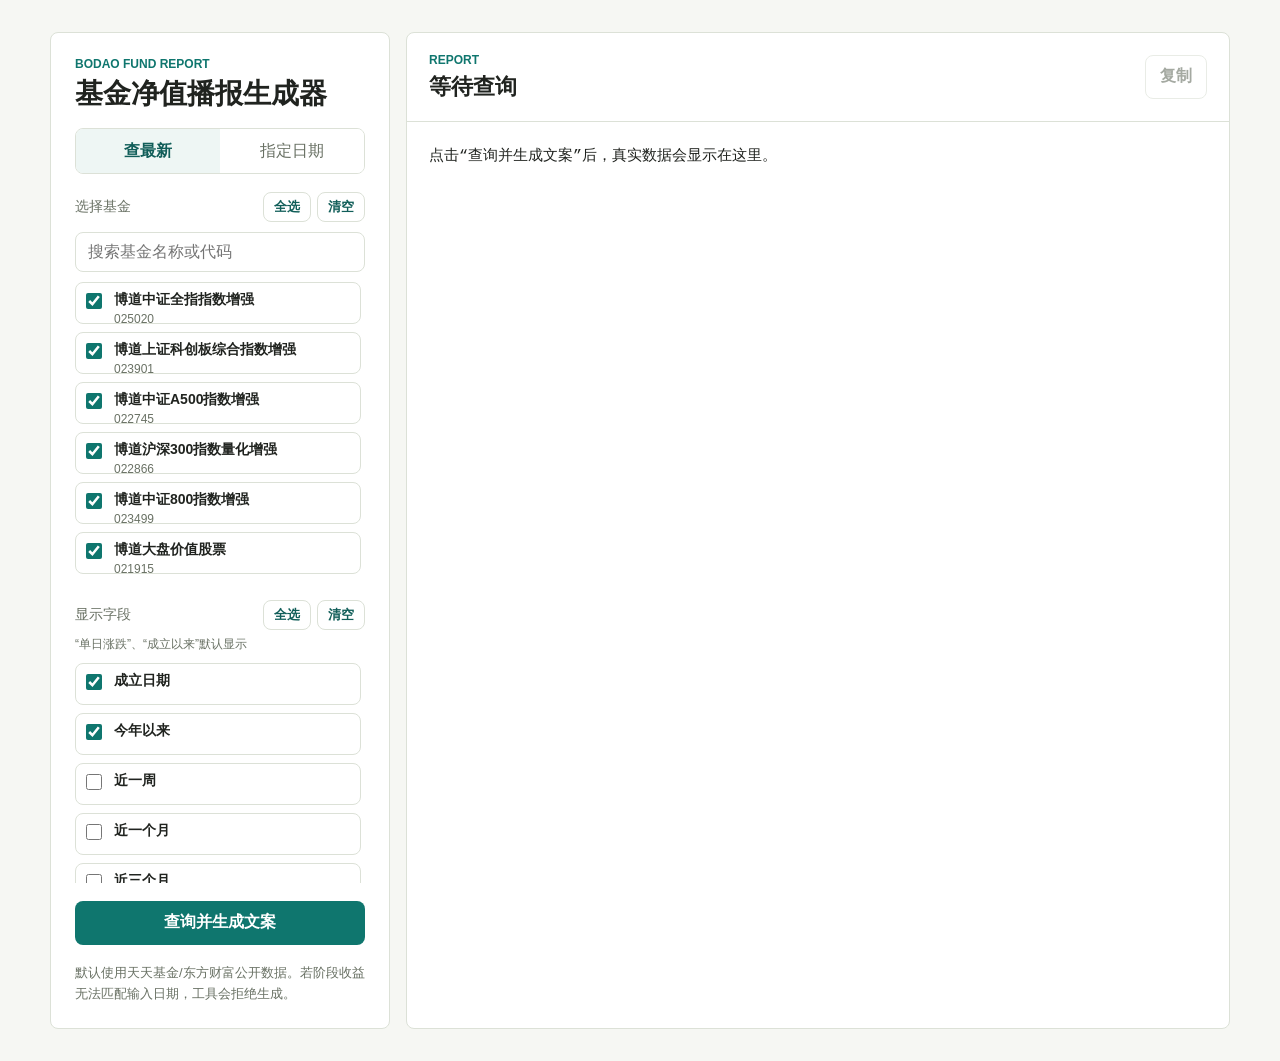
==== index.html @ 6c0c3e10 "Improve mobile responsive layout" ====
<!doctype html>
<html lang="zh-CN">
  <head>
    <meta charset="utf-8" />
    <meta name="viewport" content="width=device-width, initial-scale=1" />
    <title>基金净值播报</title>
    <link rel="stylesheet" href="web/styles.css?v=20260605-mobile" />
  </head>
  <body>
    <div id="loginOverlay" class="loginOverlay hidden">
      <form id="loginForm" class="loginBox">
        <p class="eyebrow">Access</p>
        <h2>输入访问密码</h2>
        <label class="field">
          <span>密码</span>
          <input id="passwordInput" type="password" autocomplete="current-password" />
        </label>
        <button class="primary" type="submit">进入</button>
        <p id="loginError" class="loginError"></p>
      </form>
    </div>

    <main class="app">
      <section class="panel controls" aria-label="查询设置">
        <div>
          <p class="eyebrow">BoDao Fund Report</p>
          <h1>基金净值播报生成器</h1>
        </div>

        <div class="mode" role="group" aria-label="查询方式">
          <button id="latestBtn" class="modeButton active" type="button">查最新</button>
          <button id="dateBtn" class="modeButton" type="button">指定日期</button>
        </div>

        <label class="field" id="dateField">
          <span>净值日期</span>
          <input id="dateInput" type="date" />
          <small>开发中</small>
        </label>

        <section class="fundPicker" aria-label="基金选择">
          <div class="pickerHeader">
            <span>选择基金</span>
            <div class="pickerActions">
              <button id="selectAllBtn" type="button">全选</button>
              <button id="clearAllBtn" type="button">清空</button>
            </div>
          </div>
          <input id="fundSearchInput" class="searchInput" type="search" placeholder="搜索基金名称或代码" />
          <div id="fundList" class="fundList"></div>
        </section>

        <section class="fundPicker" aria-label="显示字段">
          <div class="pickerHeader">
            <span>显示字段</span>
            <div class="pickerActions">
              <button id="selectAllMetricsBtn" type="button">全选</button>
              <button id="clearAllMetricsBtn" type="button">清空</button>
            </div>
          </div>
          <p class="pickerNote">“单日涨跌”、“成立以来”默认显示</p>
          <div id="metricList" class="fundList compact"></div>
        </section>

        <button id="queryBtn" class="primary" type="button">
          查询并生成文案
        </button>

        <p class="hint">
          默认使用天天基金/东方财富公开数据。若阶段收益无法匹配输入日期，工具会拒绝生成。
        </p>
      </section>

      <section class="panel result" aria-label="查询结果">
        <div class="resultHeader">
          <div>
            <p class="eyebrow">Report</p>
            <h2 id="statusTitle">等待查询</h2>
          </div>
          <button id="copyBtn" class="ghost" type="button" disabled>复制</button>
        </div>

        <pre id="reportOutput" class="reportText">点击“查询并生成文案”后，真实数据会显示在这里。</pre>

        <div id="dataTableWrap" class="tableWrap hidden">
          <table>
            <thead>
              <tr id="dataHead"></tr>
            </thead>
            <tbody id="dataRows"></tbody>
          </table>
        </div>
      </section>
    </main>

    <script src="web/app.js?v=20260605-mobile"></script>
  </body>
</html>
---- web/styles.css ----
:root {
  color-scheme: light;
  --bg: #f6f7f3;
  --panel: #ffffff;
  --ink: #20231f;
  --muted: #697164;
  --line: #dce1d7;
  --accent: #0f766e;
  --accent-dark: #115e59;
  --soft: #eef6f4;
  --danger: #b42318;
}

* {
  box-sizing: border-box;
}

body {
  margin: 0;
  min-height: 100vh;
  background: var(--bg);
  color: var(--ink);
  font-family: -apple-system, BlinkMacSystemFont, "Segoe UI", sans-serif;
}

button,
input {
  font: inherit;
}

.app {
  width: min(1180px, calc(100vw - 32px));
  margin: 0 auto;
  padding: 32px 0;
  display: grid;
  grid-template-columns: 340px minmax(0, 1fr);
  gap: 16px;
}

.panel {
  background: var(--panel);
  border: 1px solid var(--line);
  border-radius: 8px;
}

.controls {
  padding: 24px;
  height: fit-content;
  display: grid;
  gap: 18px;
}

.eyebrow {
  margin: 0 0 6px;
  color: var(--accent);
  font-size: 12px;
  font-weight: 700;
  text-transform: uppercase;
}

h1,
h2 {
  margin: 0;
  letter-spacing: 0;
}

h1 {
  font-size: 28px;
  line-height: 1.18;
}

h2 {
  font-size: 22px;
  line-height: 1.25;
}

.mode {
  display: grid;
  grid-template-columns: 1fr 1fr;
  border: 1px solid var(--line);
  border-radius: 8px;
  overflow: hidden;
}

.modeButton {
  min-height: 44px;
  border: 0;
  background: #fff;
  color: var(--muted);
  cursor: pointer;
}

.modeButton.active {
  background: var(--soft);
  color: var(--accent-dark);
  font-weight: 700;
}

.field {
  display: grid;
  gap: 8px;
  color: var(--muted);
  font-size: 14px;
}

.field small {
  color: var(--muted);
  font-size: 12px;
  line-height: 1.3;
}

.field.hidden,
.hidden {
  display: none;
}

.fundPicker {
  display: grid;
  gap: 10px;
}

.pickerHeader {
  display: flex;
  align-items: center;
  justify-content: space-between;
  gap: 12px;
  color: var(--muted);
  font-size: 14px;
}

.pickerActions {
  display: flex;
  gap: 6px;
}

.pickerActions button {
  min-height: 30px;
  border: 1px solid var(--line);
  border-radius: 8px;
  padding: 0 10px;
  background: #fff;
  color: var(--accent-dark);
  cursor: pointer;
  font-size: 13px;
  font-weight: 700;
}

.pickerNote {
  margin: -4px 0 0;
  color: var(--muted);
  font-size: 12px;
  line-height: 1.4;
}

.fundList {
  display: grid;
  gap: 8px;
  max-height: 300px;
  overflow: auto;
  padding-right: 4px;
}

.fundList.compact {
  max-height: 220px;
}

.searchInput {
  min-height: 40px;
  border-radius: 8px;
}

.fundOption {
  display: grid;
  grid-template-columns: 20px minmax(0, 1fr);
  gap: 8px;
  align-items: start;
  min-height: 42px;
  padding: 8px 10px;
  border: 1px solid var(--line);
  border-radius: 8px;
  background: #fff;
  cursor: pointer;
}

.fundOption input {
  width: 16px;
  min-height: 16px;
  margin: 2px 0 0;
  accent-color: var(--accent);
}

.fundOption.disabled {
  opacity: 0.56;
  cursor: not-allowed;
}

.fundOption.filtered {
  display: none;
}

.fundName {
  display: block;
  color: var(--ink);
  font-size: 14px;
  font-weight: 700;
  line-height: 1.25;
}

.fundCode {
  display: block;
  margin-top: 3px;
  color: var(--muted);
  font-size: 12px;
  line-height: 1.2;
}

.loginOverlay {
  position: fixed;
  inset: 0;
  z-index: 10;
  display: grid;
  place-items: center;
  padding: 24px;
  background: rgba(246, 247, 243, 0.92);
}

.loginOverlay.hidden {
  display: none;
}

.loginBox {
  width: min(380px, 100%);
  display: grid;
  gap: 16px;
  padding: 24px;
  background: #fff;
  border: 1px solid var(--line);
  border-radius: 8px;
  box-shadow: 0 18px 44px rgba(32, 35, 31, 0.12);
}

.loginError {
  min-height: 20px;
  margin: 0;
  color: var(--danger);
  font-size: 13px;
}

input {
  width: 100%;
  min-height: 44px;
  border: 1px solid var(--line);
  border-radius: 8px;
  padding: 0 12px;
  color: var(--ink);
}

.primary,
.ghost {
  min-height: 44px;
  border-radius: 8px;
  border: 1px solid transparent;
  cursor: pointer;
}

.primary {
  background: var(--accent);
  color: #fff;
  font-weight: 700;
}

.primary:disabled {
  cursor: wait;
  opacity: 0.72;
}

.ghost {
  padding: 0 14px;
  background: #fff;
  border-color: var(--line);
  color: var(--accent-dark);
  font-weight: 700;
}

.ghost:disabled {
  color: var(--muted);
  cursor: not-allowed;
  opacity: 0.6;
}

.hint {
  margin: 0;
  color: var(--muted);
  font-size: 13px;
  line-height: 1.6;
}

.result {
  min-height: calc(100vh - 64px);
  overflow: hidden;
}

.resultHeader {
  min-height: 88px;
  padding: 20px 22px;
  border-bottom: 1px solid var(--line);
  display: flex;
  align-items: center;
  justify-content: space-between;
  gap: 16px;
}

.reportText {
  min-height: 420px;
  margin: 0;
  padding: 22px;
  white-space: pre-wrap;
  word-break: break-word;
  font-family: ui-monospace, SFMono-Regular, Menlo, Monaco, Consolas, monospace;
  font-size: 15px;
  line-height: 1.72;
}

.reportText.error {
  color: var(--danger);
}

.tableWrap {
  border-top: 1px solid var(--line);
  overflow-x: auto;
}

table {
  width: 100%;
  border-collapse: collapse;
  font-size: 14px;
}

th,
td {
  padding: 12px 14px;
  border-bottom: 1px solid var(--line);
  text-align: left;
  white-space: nowrap;
}

th {
  color: var(--muted);
  font-weight: 700;
}

@media (max-width: 820px) {
  .app {
    grid-template-columns: 1fr;
    width: min(100vw - 24px, 680px);
    padding: 12px 0;
  }

  .result {
    min-height: 520px;
  }
}

@media (max-width: 640px) {
  body {
    background: #fff;
  }

  .app {
    width: 100%;
    padding: 0;
    gap: 0;
  }

  .panel {
    border-left: 0;
    border-right: 0;
    border-radius: 0;
  }

  .controls {
    padding: 18px 16px 20px;
    gap: 14px;
  }

  h1 {
    font-size: 24px;
  }

  h2 {
    font-size: 19px;
  }

  .modeButton,
  .primary,
  .ghost,
  input {
    min-height: 42px;
  }

  .fundList {
    max-height: 240px;
  }

  .fundList.compact {
    max-height: 180px;
  }

  .fundOption {
    min-height: 40px;
    padding: 8px;
  }

  .fundName {
    font-size: 13px;
  }

  .result {
    min-height: 0;
    border-top: 8px solid var(--bg);
  }

  .resultHeader {
    min-height: 72px;
    padding: 16px;
    align-items: flex-start;
  }

  .reportText {
    min-height: 320px;
    padding: 16px;
    font-size: 14px;
    line-height: 1.68;
  }

  table {
    min-width: 680px;
    font-size: 13px;
  }

  th,
  td {
    padding: 10px 12px;
  }
}

@media (max-width: 380px) {
  .controls {
    padding: 16px 12px;
  }

  h1 {
    font-size: 22px;
  }

  .pickerHeader {
    align-items: flex-start;
    flex-direction: column;
  }

  .pickerActions {
    width: 100%;
  }

  .pickerActions button {
    flex: 1;
  }
}
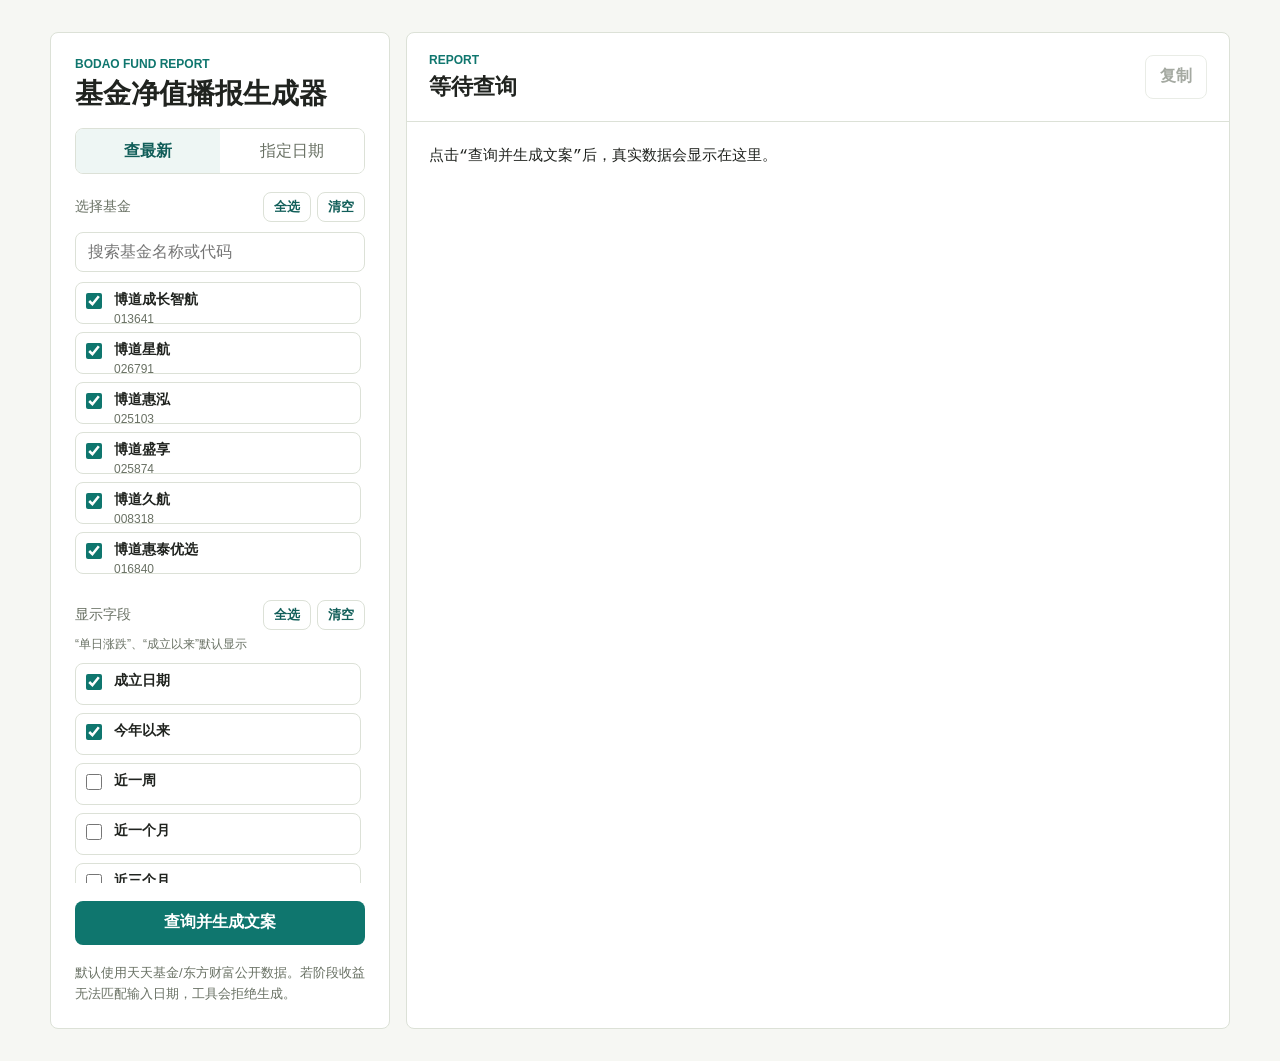
==== commit 37098e4c: "Prioritize key funds and add table source dates" ====
--- a/index.html
+++ b/index.html
@@ -4,7 +4,7 @@
     <meta charset="utf-8" />
     <meta name="viewport" content="width=device-width, initial-scale=1" />
     <title>基金净值播报</title>
-    <link rel="stylesheet" href="web/styles.css?v=20260605-mobile" />
+    <link rel="stylesheet" href="web/styles.css?v=20260608-order-source" />
   </head>
   <body>
     <div id="loginOverlay" class="loginOverlay hidden">
@@ -93,6 +93,6 @@
       </section>
     </main>
 
-    <script src="web/app.js?v=20260605-mobile"></script>
+    <script src="web/app.js?v=20260608-order-source"></script>
   </body>
 </html>
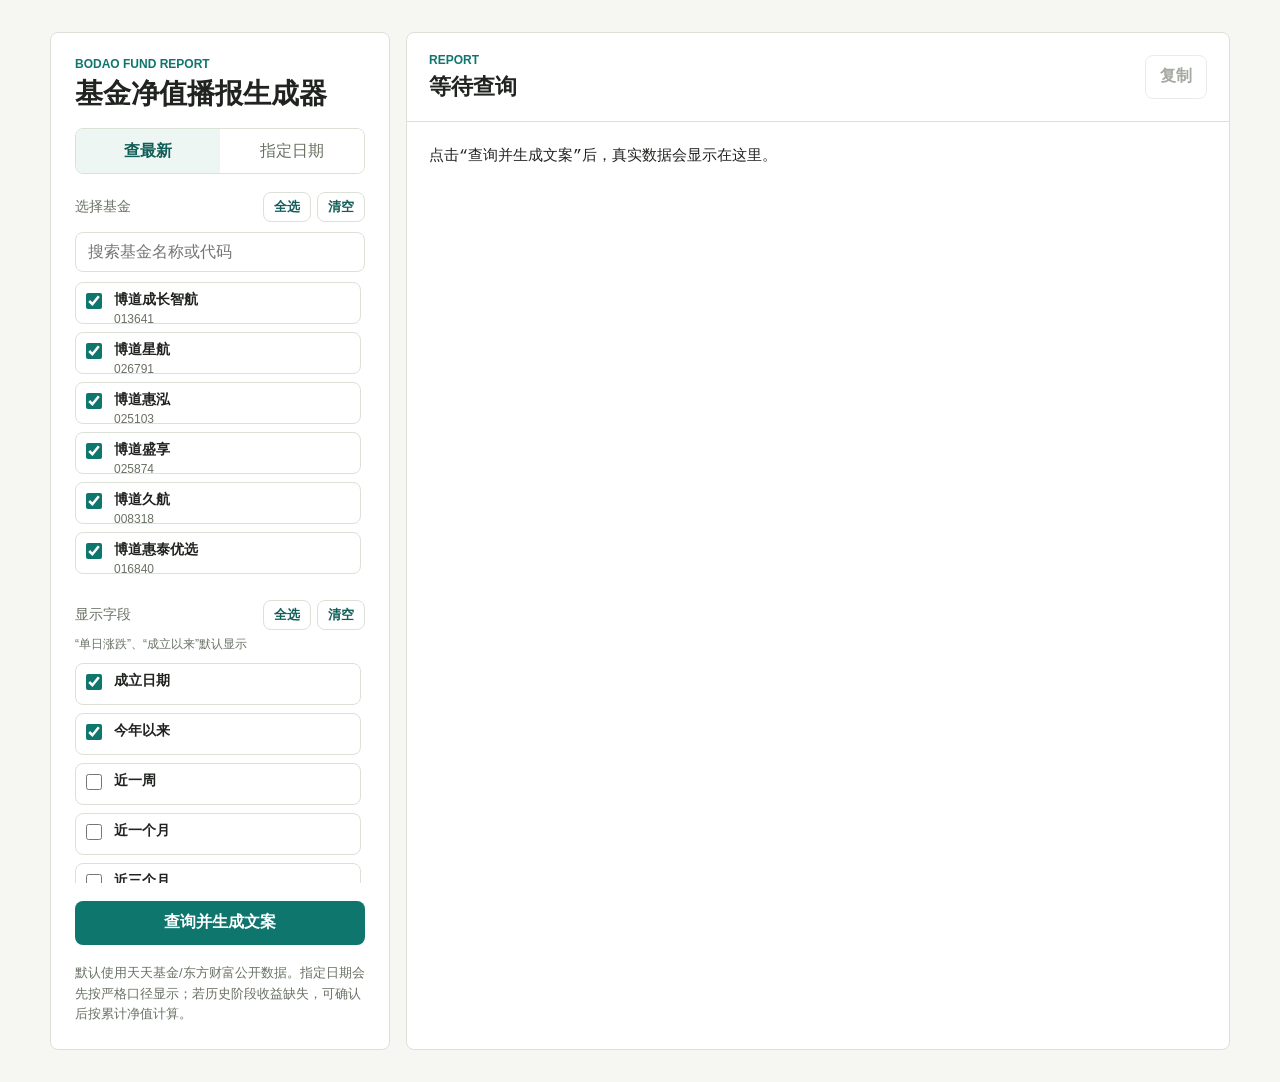
==== commit ef3263d4: "Add specified date fund query flow" ====
--- a/index.html
+++ b/index.html
@@ -4,7 +4,7 @@
     <meta charset="utf-8" />
     <meta name="viewport" content="width=device-width, initial-scale=1" />
     <title>基金净值播报</title>
-    <link rel="stylesheet" href="web/styles.css?v=20260608-order-source" />
+    <link rel="stylesheet" href="web/styles.css?v=20260615-date-query" />
   </head>
   <body>
     <div id="loginOverlay" class="loginOverlay hidden">
@@ -35,7 +35,7 @@
         <label class="field" id="dateField">
           <span>净值日期</span>
           <input id="dateInput" type="date" />
-          <small>开发中</small>
+          <small>非交易日会自动取该日期之前最近一个净值日。</small>
         </label>
 
         <section class="fundPicker" aria-label="基金选择">
@@ -67,7 +67,7 @@
         </button>
 
         <p class="hint">
-          默认使用天天基金/东方财富公开数据。若阶段收益无法匹配输入日期，工具会拒绝生成。
+          默认使用天天基金/东方财富公开数据。指定日期会先按严格口径显示；若历史阶段收益缺失，可确认后按累计净值计算。
         </p>
       </section>
 
@@ -93,6 +93,6 @@
       </section>
     </main>
 
-    <script src="web/app.js?v=20260608-order-source"></script>
+    <script src="web/app.js?v=20260615-date-query"></script>
   </body>
 </html>
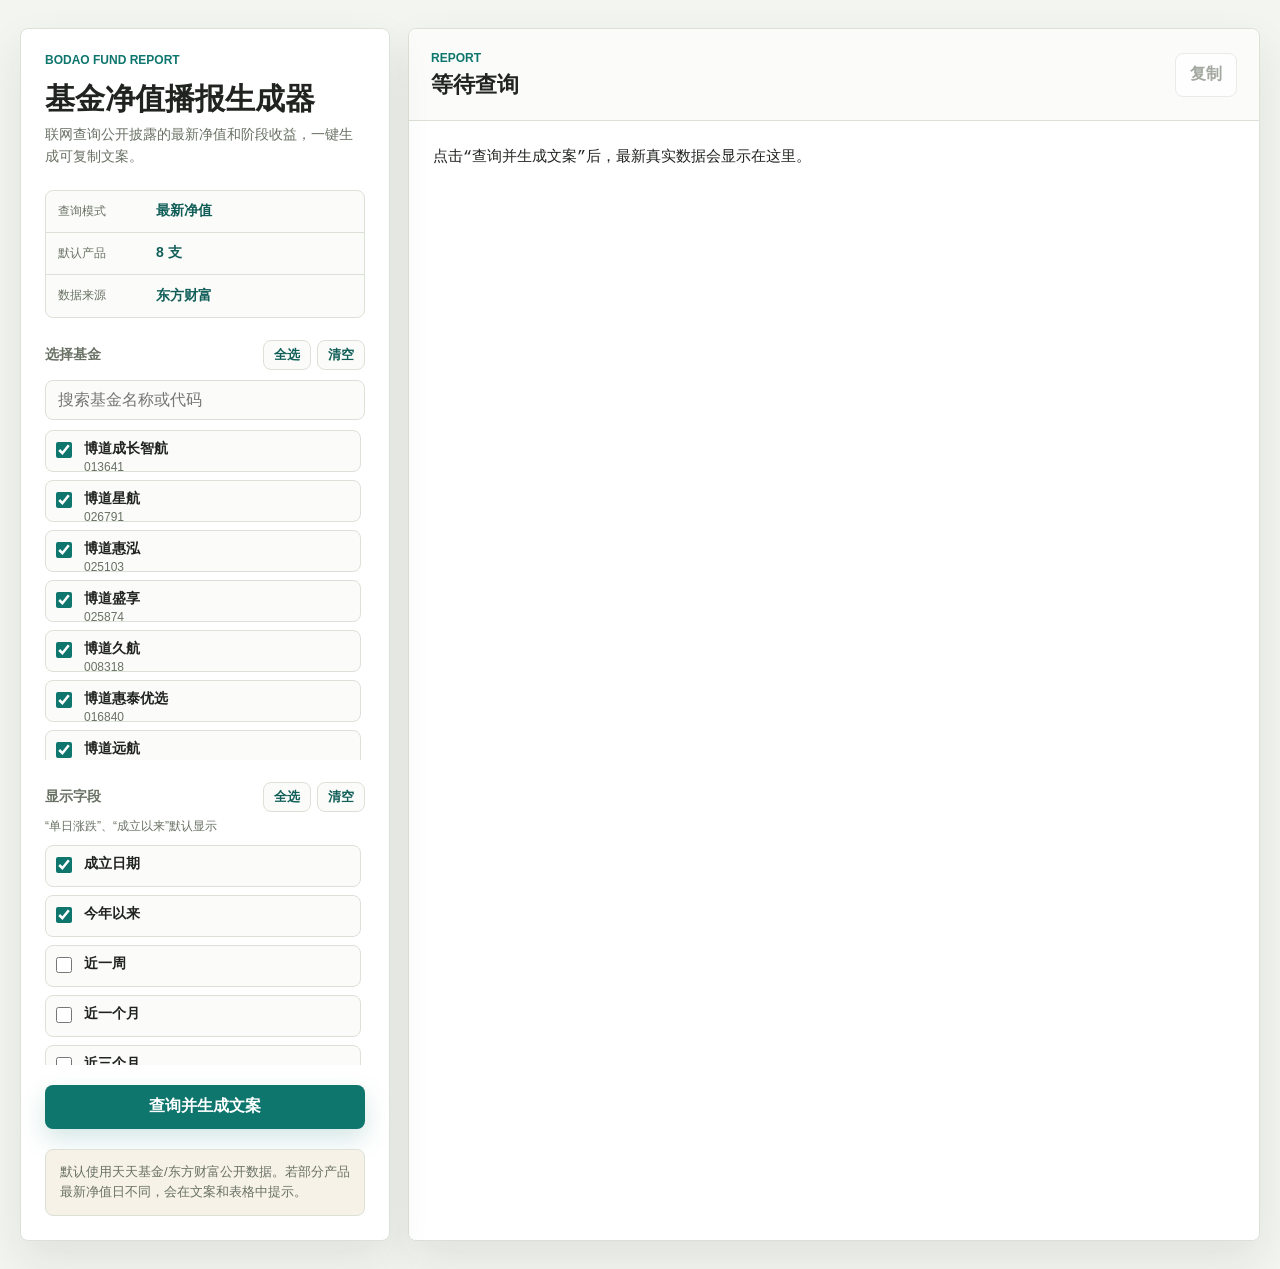
==== commit 2aa4a459: "Focus app on latest fund reports" ====
--- a/index.html
+++ b/index.html
@@ -4,7 +4,7 @@
     <meta charset="utf-8" />
     <meta name="viewport" content="width=device-width, initial-scale=1" />
     <title>基金净值播报</title>
-    <link rel="stylesheet" href="web/styles.css?v=20260615-date-query" />
+    <link rel="stylesheet" href="web/styles.css?v=20260616-latest-dashboard" />
   </head>
   <body>
     <div id="loginOverlay" class="loginOverlay hidden">
@@ -22,21 +22,26 @@
 
     <main class="app">
       <section class="panel controls" aria-label="查询设置">
-        <div>
+        <div class="brandBlock">
           <p class="eyebrow">BoDao Fund Report</p>
           <h1>基金净值播报生成器</h1>
+          <p class="subhead">联网查询公开披露的最新净值和阶段收益，一键生成可复制文案。</p>
         </div>
 
-        <div class="mode" role="group" aria-label="查询方式">
-          <button id="latestBtn" class="modeButton active" type="button">查最新</button>
-          <button id="dateBtn" class="modeButton" type="button">指定日期</button>
+        <div class="summaryGrid" aria-label="查询摘要">
+          <div class="summaryItem">
+            <span>查询模式</span>
+            <strong>最新净值</strong>
+          </div>
+          <div class="summaryItem">
+            <span>默认产品</span>
+            <strong>8 支</strong>
+          </div>
+          <div class="summaryItem">
+            <span>数据来源</span>
+            <strong>东方财富</strong>
+          </div>
         </div>
-
-        <label class="field" id="dateField">
-          <span>净值日期</span>
-          <input id="dateInput" type="date" />
-          <small>非交易日会自动取该日期之前最近一个净值日。</small>
-        </label>
 
         <section class="fundPicker" aria-label="基金选择">
           <div class="pickerHeader">
@@ -67,7 +72,7 @@
         </button>
 
         <p class="hint">
-          默认使用天天基金/东方财富公开数据。指定日期会先按严格口径显示；若历史阶段收益缺失，可确认后按累计净值计算。
+          默认使用天天基金/东方财富公开数据。若部分产品最新净值日不同，会在文案和表格中提示。
         </p>
       </section>
 
@@ -80,7 +85,7 @@
           <button id="copyBtn" class="ghost" type="button" disabled>复制</button>
         </div>
 
-        <pre id="reportOutput" class="reportText">点击“查询并生成文案”后，真实数据会显示在这里。</pre>
+        <pre id="reportOutput" class="reportText">点击“查询并生成文案”后，最新真实数据会显示在这里。</pre>
 
         <div id="dataTableWrap" class="tableWrap hidden">
           <table>
@@ -93,6 +98,6 @@
       </section>
     </main>
 
-    <script src="web/app.js?v=20260615-date-query"></script>
+    <script src="web/app.js?v=20260616-latest-dashboard"></script>
   </body>
 </html>
--- a/web/styles.css
+++ b/web/styles.css
@@ -1,14 +1,18 @@
 :root {
   color-scheme: light;
-  --bg: #f6f7f3;
+  --bg: #f3f5f0;
   --panel: #ffffff;
   --ink: #20231f;
   --muted: #697164;
   --line: #dce1d7;
+  --line-strong: #cbd4c6;
   --accent: #0f766e;
   --accent-dark: #115e59;
   --soft: #eef6f4;
+  --warm: #f7f2e8;
+  --blue: #edf4f8;
   --danger: #b42318;
+  --shadow: 0 18px 44px rgba(32, 35, 31, 0.09);
 }
 
 * {
@@ -29,25 +33,28 @@
 }
 
 .app {
-  width: min(1180px, calc(100vw - 32px));
+  width: min(1240px, calc(100vw - 32px));
   margin: 0 auto;
-  padding: 32px 0;
-  display: grid;
-  grid-template-columns: 340px minmax(0, 1fr);
-  gap: 16px;
+  padding: 28px 0;
+  display: grid;
+  grid-template-columns: 370px minmax(0, 1fr);
+  gap: 18px;
 }
 
 .panel {
   background: var(--panel);
   border: 1px solid var(--line);
   border-radius: 8px;
+  box-shadow: var(--shadow);
 }
 
 .controls {
   padding: 24px;
   height: fit-content;
   display: grid;
-  gap: 18px;
+  gap: 20px;
+  position: sticky;
+  top: 20px;
 }
 
 .eyebrow {
@@ -65,7 +72,7 @@
 }
 
 h1 {
-  font-size: 28px;
+  font-size: 30px;
   line-height: 1.18;
 }
 
@@ -74,25 +81,50 @@
   line-height: 1.25;
 }
 
-.mode {
-  display: grid;
-  grid-template-columns: 1fr 1fr;
+.brandBlock {
+  display: grid;
+  gap: 8px;
+  padding-bottom: 2px;
+}
+
+.subhead {
+  margin: 0;
+  color: var(--muted);
+  font-size: 14px;
+  line-height: 1.55;
+}
+
+.summaryGrid {
+  display: grid;
+  grid-template-columns: 1fr;
   border: 1px solid var(--line);
   border-radius: 8px;
   overflow: hidden;
-}
-
-.modeButton {
-  min-height: 44px;
-  border: 0;
-  background: #fff;
-  color: var(--muted);
-  cursor: pointer;
-}
-
-.modeButton.active {
-  background: var(--soft);
+  background: #fbfcf9;
+}
+
+.summaryItem {
+  display: grid;
+  grid-template-columns: 88px minmax(0, 1fr);
+  align-items: center;
+  gap: 10px;
+  min-height: 42px;
+  padding: 9px 12px;
+  border-bottom: 1px solid var(--line);
+}
+
+.summaryItem:last-child {
+  border-bottom: 0;
+}
+
+.summaryItem span {
+  color: var(--muted);
+  font-size: 12px;
+}
+
+.summaryItem strong {
   color: var(--accent-dark);
+  font-size: 14px;
   font-weight: 700;
 }
 
@@ -117,6 +149,7 @@
 .fundPicker {
   display: grid;
   gap: 10px;
+  padding-top: 2px;
 }
 
 .pickerHeader {
@@ -126,6 +159,7 @@
   gap: 12px;
   color: var(--muted);
   font-size: 14px;
+  font-weight: 700;
 }
 
 .pickerActions {
@@ -138,13 +172,18 @@
   border: 1px solid var(--line);
   border-radius: 8px;
   padding: 0 10px;
-  background: #fff;
+  background: #fbfcf9;
   color: var(--accent-dark);
   cursor: pointer;
   font-size: 13px;
   font-weight: 700;
 }
 
+.pickerActions button:hover {
+  border-color: var(--line-strong);
+  background: var(--soft);
+}
+
 .pickerNote {
   margin: -4px 0 0;
   color: var(--muted);
@@ -155,7 +194,7 @@
 .fundList {
   display: grid;
   gap: 8px;
-  max-height: 300px;
+  max-height: 330px;
   overflow: auto;
   padding-right: 4px;
 }
@@ -167,6 +206,7 @@
 .searchInput {
   min-height: 40px;
   border-radius: 8px;
+  background: #fbfcf9;
 }
 
 .fundOption {
@@ -175,11 +215,17 @@
   gap: 8px;
   align-items: start;
   min-height: 42px;
-  padding: 8px 10px;
-  border: 1px solid var(--line);
-  border-radius: 8px;
+  padding: 9px 10px;
+  border: 1px solid var(--line);
+  border-radius: 8px;
+  background: #fbfcf9;
+  cursor: pointer;
+  transition: border-color 0.16s ease, background 0.16s ease, transform 0.16s ease;
+}
+
+.fundOption:hover {
+  border-color: var(--line-strong);
   background: #fff;
-  cursor: pointer;
 }
 
 .fundOption input {
@@ -253,6 +299,12 @@
   border-radius: 8px;
   padding: 0 12px;
   color: var(--ink);
+  background: #fff;
+}
+
+input:focus {
+  border-color: var(--accent);
+  outline: 3px solid rgba(15, 118, 110, 0.12);
 }
 
 .primary,
@@ -267,6 +319,11 @@
   background: var(--accent);
   color: #fff;
   font-weight: 700;
+  box-shadow: 0 10px 24px rgba(15, 118, 110, 0.18);
+}
+
+.primary:hover:not(:disabled) {
+  background: var(--accent-dark);
 }
 
 .primary:disabled {
@@ -282,6 +339,10 @@
   font-weight: 700;
 }
 
+.ghost:hover:not(:disabled) {
+  background: var(--soft);
+}
+
 .ghost:disabled {
   color: var(--muted);
   cursor: not-allowed;
@@ -290,6 +351,10 @@
 
 .hint {
   margin: 0;
+  padding: 12px 14px;
+  border: 1px solid var(--line);
+  border-radius: 8px;
+  background: var(--warm);
   color: var(--muted);
   font-size: 13px;
   line-height: 1.6;
@@ -298,27 +363,33 @@
 .result {
   min-height: calc(100vh - 64px);
   overflow: hidden;
+  display: grid;
+  grid-template-rows: auto minmax(360px, 1fr) auto;
 }
 
 .resultHeader {
-  min-height: 88px;
+  min-height: 92px;
   padding: 20px 22px;
   border-bottom: 1px solid var(--line);
   display: flex;
   align-items: center;
   justify-content: space-between;
   gap: 16px;
+  background: #fbfcf9;
 }
 
 .reportText {
   min-height: 420px;
   margin: 0;
-  padding: 22px;
+  padding: 24px;
   white-space: pre-wrap;
   word-break: break-word;
   font-family: ui-monospace, SFMono-Regular, Menlo, Monaco, Consolas, monospace;
   font-size: 15px;
   line-height: 1.72;
+  background:
+    linear-gradient(#fff, #fff) padding-box,
+    linear-gradient(90deg, var(--soft), var(--blue)) border-box;
 }
 
 .reportText.error {
@@ -328,6 +399,7 @@
 .tableWrap {
   border-top: 1px solid var(--line);
   overflow-x: auto;
+  background: #fff;
 }
 
 table {
@@ -347,6 +419,13 @@
 th {
   color: var(--muted);
   font-weight: 700;
+  background: #fbfcf9;
+  position: sticky;
+  top: 0;
+}
+
+tbody tr:hover {
+  background: #fbfcf9;
 }
 
 @media (max-width: 820px) {
@@ -356,6 +435,10 @@
     padding: 12px 0;
   }
 
+  .controls {
+    position: static;
+  }
+
   .result {
     min-height: 520px;
   }
@@ -391,7 +474,6 @@
     font-size: 19px;
   }
 
-  .modeButton,
   .primary,
   .ghost,
   input {
@@ -399,7 +481,7 @@
   }
 
   .fundList {
-    max-height: 240px;
+    max-height: 260px;
   }
 
   .fundList.compact {
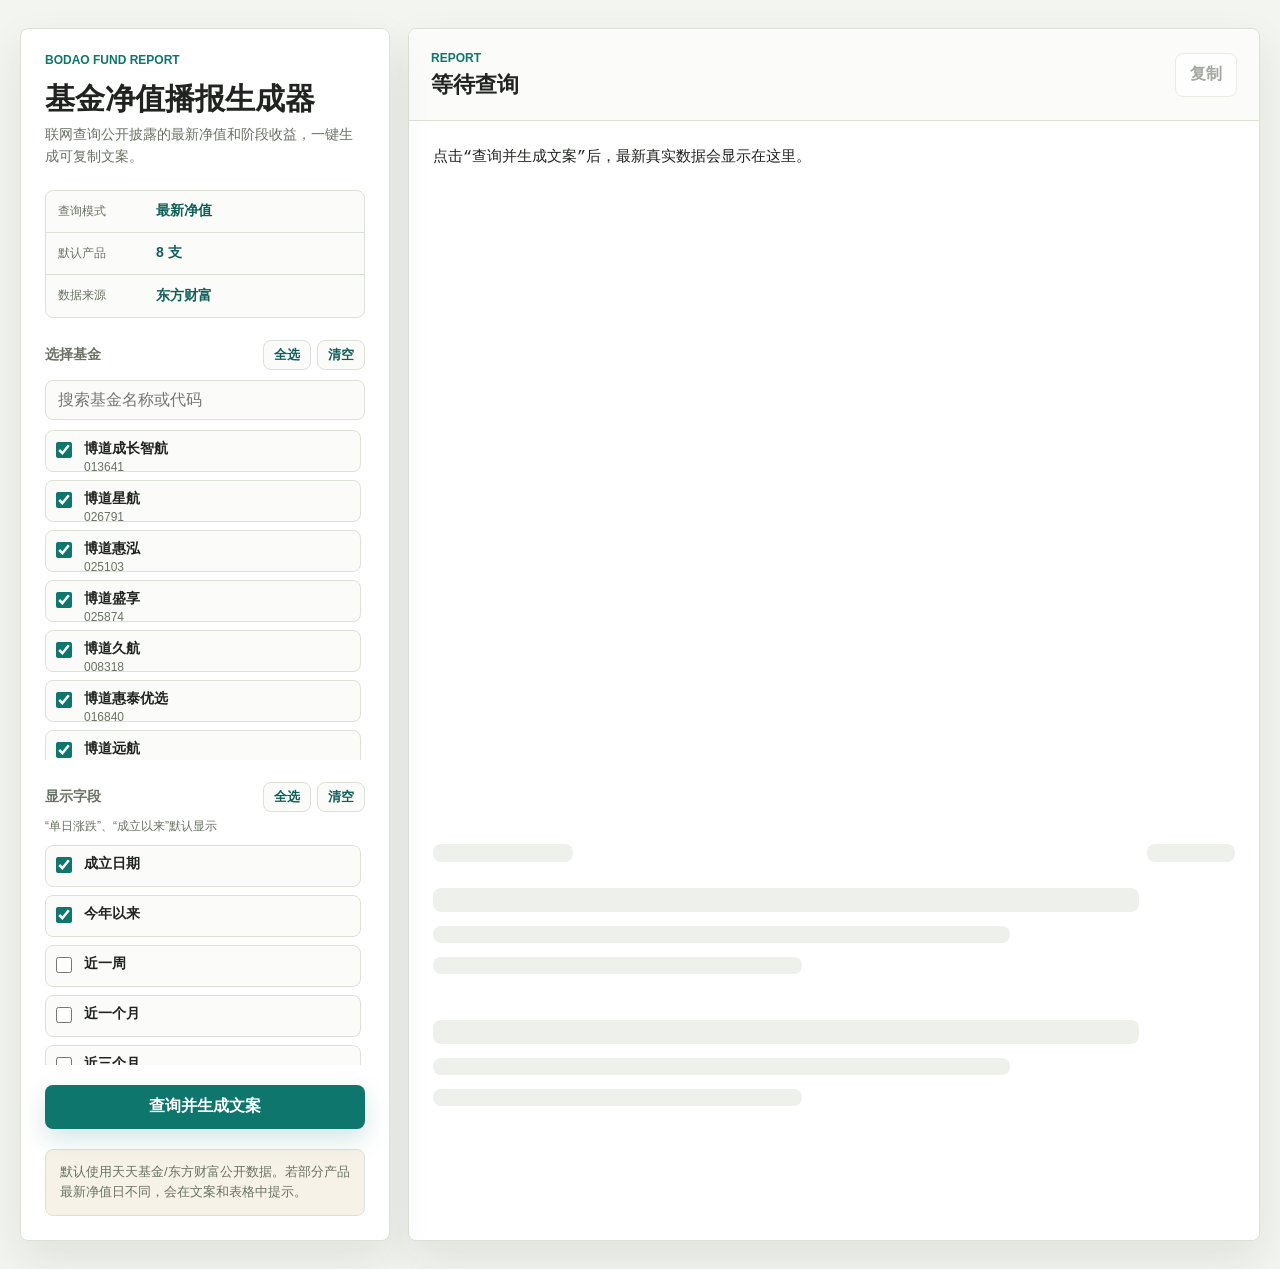
==== commit d8e2766b: "Polish loading and button interactions" ====
--- a/index.html
+++ b/index.html
@@ -4,7 +4,7 @@
     <meta charset="utf-8" />
     <meta name="viewport" content="width=device-width, initial-scale=1" />
     <title>基金净值播报</title>
-    <link rel="stylesheet" href="web/styles.css?v=20260616-latest-dashboard" />
+    <link rel="stylesheet" href="web/styles.css?v=20260616-loading-polish" />
   </head>
   <body>
     <div id="loginOverlay" class="loginOverlay hidden">
@@ -86,6 +86,19 @@
         </div>
 
         <pre id="reportOutput" class="reportText">点击“查询并生成文案”后，最新真实数据会显示在这里。</pre>
+        <div id="loadingSkeleton" class="skeletonWrap hidden" aria-hidden="true">
+          <div class="skeletonHeader">
+            <span></span>
+            <span></span>
+          </div>
+          <div class="skeletonBlock wide"></div>
+          <div class="skeletonBlock"></div>
+          <div class="skeletonBlock short"></div>
+          <div class="skeletonGap"></div>
+          <div class="skeletonBlock wide"></div>
+          <div class="skeletonBlock"></div>
+          <div class="skeletonBlock short"></div>
+        </div>
 
         <div id="dataTableWrap" class="tableWrap hidden">
           <table>
@@ -98,6 +111,6 @@
       </section>
     </main>
 
-    <script src="web/app.js?v=20260616-latest-dashboard"></script>
+    <script src="web/app.js?v=20260616-loading-polish"></script>
   </body>
 </html>
--- a/web/styles.css
+++ b/web/styles.css
@@ -313,6 +313,13 @@
   border-radius: 8px;
   border: 1px solid transparent;
   cursor: pointer;
+  transform: translateY(0);
+  transition:
+    background 0.18s ease,
+    border-color 0.18s ease,
+    box-shadow 0.18s ease,
+    transform 0.18s ease,
+    opacity 0.18s ease;
 }
 
 .primary {
@@ -324,11 +331,19 @@
 
 .primary:hover:not(:disabled) {
   background: var(--accent-dark);
+  box-shadow: 0 16px 32px rgba(15, 118, 110, 0.28);
+  transform: translateY(-2px);
+}
+
+.primary:active:not(:disabled) {
+  box-shadow: 0 8px 18px rgba(15, 118, 110, 0.24);
+  transform: translateY(0);
 }
 
 .primary:disabled {
   cursor: wait;
   opacity: 0.72;
+  transform: none;
 }
 
 .ghost {
@@ -341,6 +356,14 @@
 
 .ghost:hover:not(:disabled) {
   background: var(--soft);
+  border-color: var(--line-strong);
+  box-shadow: 0 8px 18px rgba(32, 35, 31, 0.08);
+  transform: translateY(-1px);
+}
+
+.ghost:active:not(:disabled) {
+  box-shadow: none;
+  transform: translateY(0);
 }
 
 .ghost:disabled {
@@ -392,8 +415,80 @@
     linear-gradient(90deg, var(--soft), var(--blue)) border-box;
 }
 
+.reportText.loading {
+  display: none;
+}
+
 .reportText.error {
   color: var(--danger);
+}
+
+.skeletonWrap {
+  min-height: 420px;
+  padding: 24px;
+  display: grid;
+  align-content: start;
+  gap: 14px;
+  background: #fff;
+}
+
+.skeletonHeader {
+  display: flex;
+  justify-content: space-between;
+  gap: 16px;
+  margin-bottom: 12px;
+}
+
+.skeletonHeader span,
+.skeletonBlock {
+  display: block;
+  overflow: hidden;
+  border-radius: 8px;
+  background: #eef1eb;
+  position: relative;
+}
+
+.skeletonHeader span {
+  width: 140px;
+  height: 18px;
+}
+
+.skeletonHeader span:last-child {
+  width: 88px;
+}
+
+.skeletonBlock {
+  width: 72%;
+  height: 17px;
+}
+
+.skeletonBlock.wide {
+  width: 88%;
+  height: 24px;
+}
+
+.skeletonBlock.short {
+  width: 46%;
+}
+
+.skeletonGap {
+  height: 18px;
+}
+
+.skeletonHeader span::after,
+.skeletonBlock::after {
+  content: "";
+  position: absolute;
+  inset: 0;
+  transform: translateX(-100%);
+  background: linear-gradient(90deg, transparent, rgba(255, 255, 255, 0.72), transparent);
+  animation: skeletonShimmer 1.25s ease-in-out infinite;
+}
+
+@keyframes skeletonShimmer {
+  100% {
+    transform: translateX(100%);
+  }
 }
 
 .tableWrap {
@@ -515,6 +610,11 @@
     line-height: 1.68;
   }
 
+  .skeletonWrap {
+    min-height: 320px;
+    padding: 16px;
+  }
+
   table {
     min-width: 680px;
     font-size: 13px;
@@ -526,6 +626,18 @@
   }
 }
 
+@media (prefers-reduced-motion: reduce) {
+  .primary,
+  .ghost {
+    transition: none;
+  }
+
+  .skeletonHeader span::after,
+  .skeletonBlock::after {
+    animation: none;
+  }
+}
+
 @media (max-width: 380px) {
   .controls {
     padding: 16px 12px;
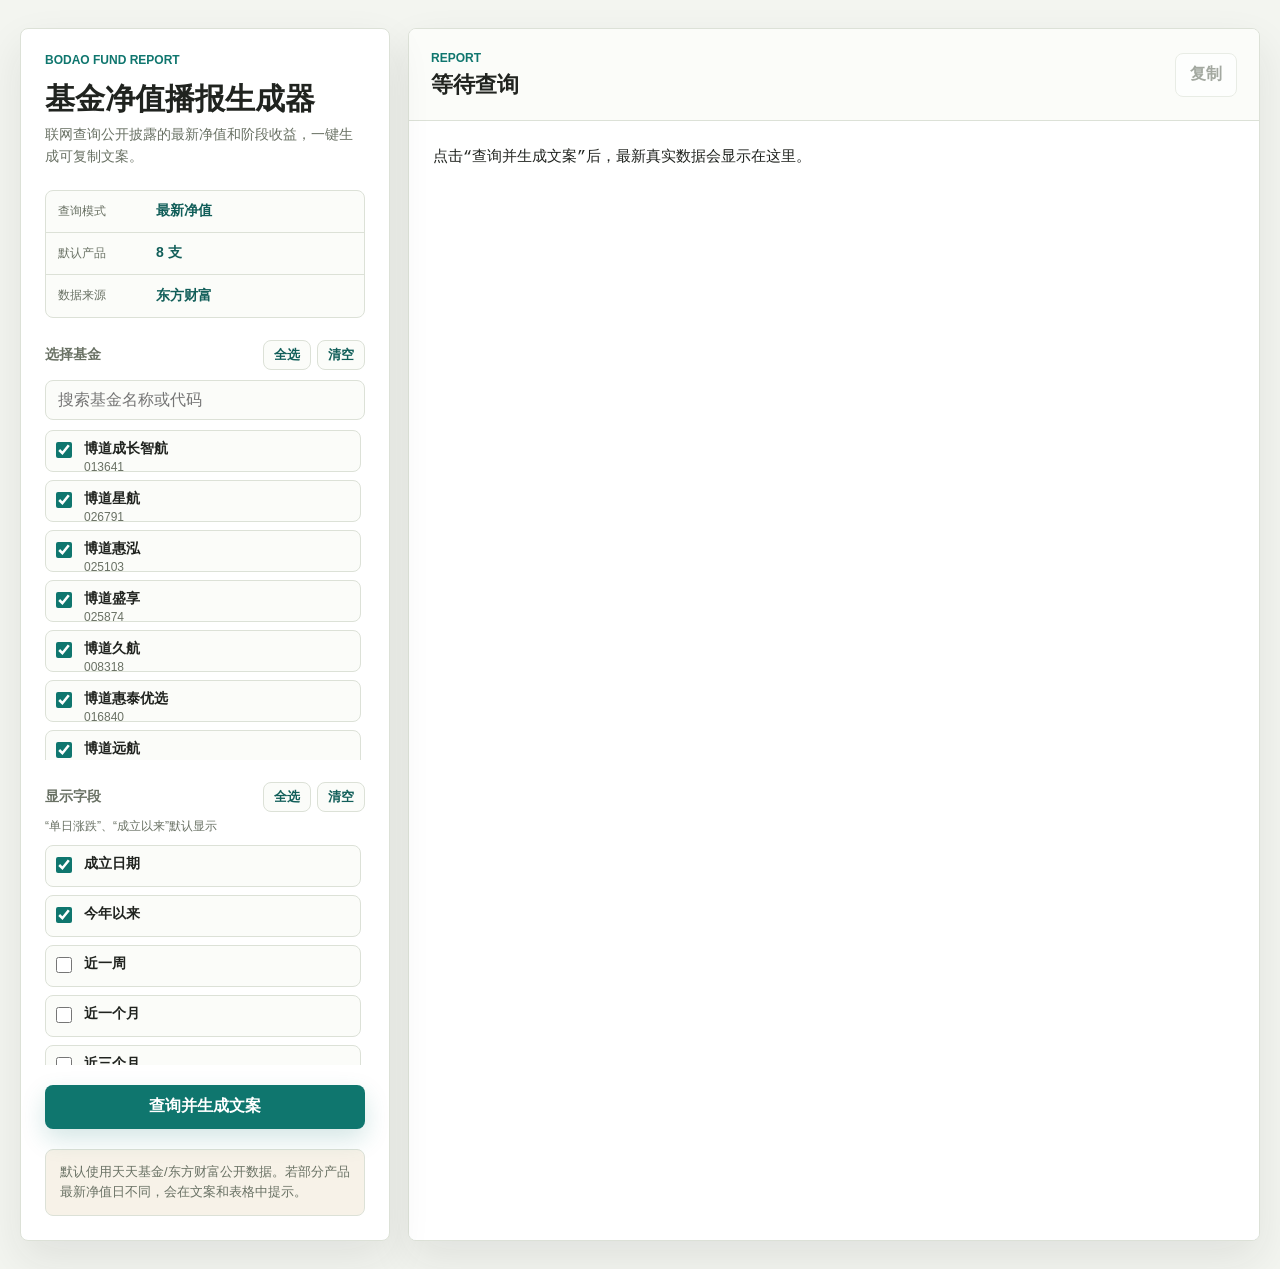
==== commit 49ed6974: "Hide loading skeleton outside queries" ====
--- a/index.html
+++ b/index.html
@@ -4,7 +4,7 @@
     <meta charset="utf-8" />
     <meta name="viewport" content="width=device-width, initial-scale=1" />
     <title>基金净值播报</title>
-    <link rel="stylesheet" href="web/styles.css?v=20260616-loading-polish" />
+    <link rel="stylesheet" href="web/styles.css?v=20260616-loading-hide-fix" />
   </head>
   <body>
     <div id="loginOverlay" class="loginOverlay hidden">
@@ -111,6 +111,6 @@
       </section>
     </main>
 
-    <script src="web/app.js?v=20260616-loading-polish"></script>
+    <script src="web/app.js?v=20260616-loading-hide-fix"></script>
   </body>
 </html>
--- a/web/styles.css
+++ b/web/styles.css
@@ -432,6 +432,10 @@
   background: #fff;
 }
 
+.skeletonWrap.hidden {
+  display: none;
+}
+
 .skeletonHeader {
   display: flex;
   justify-content: space-between;
